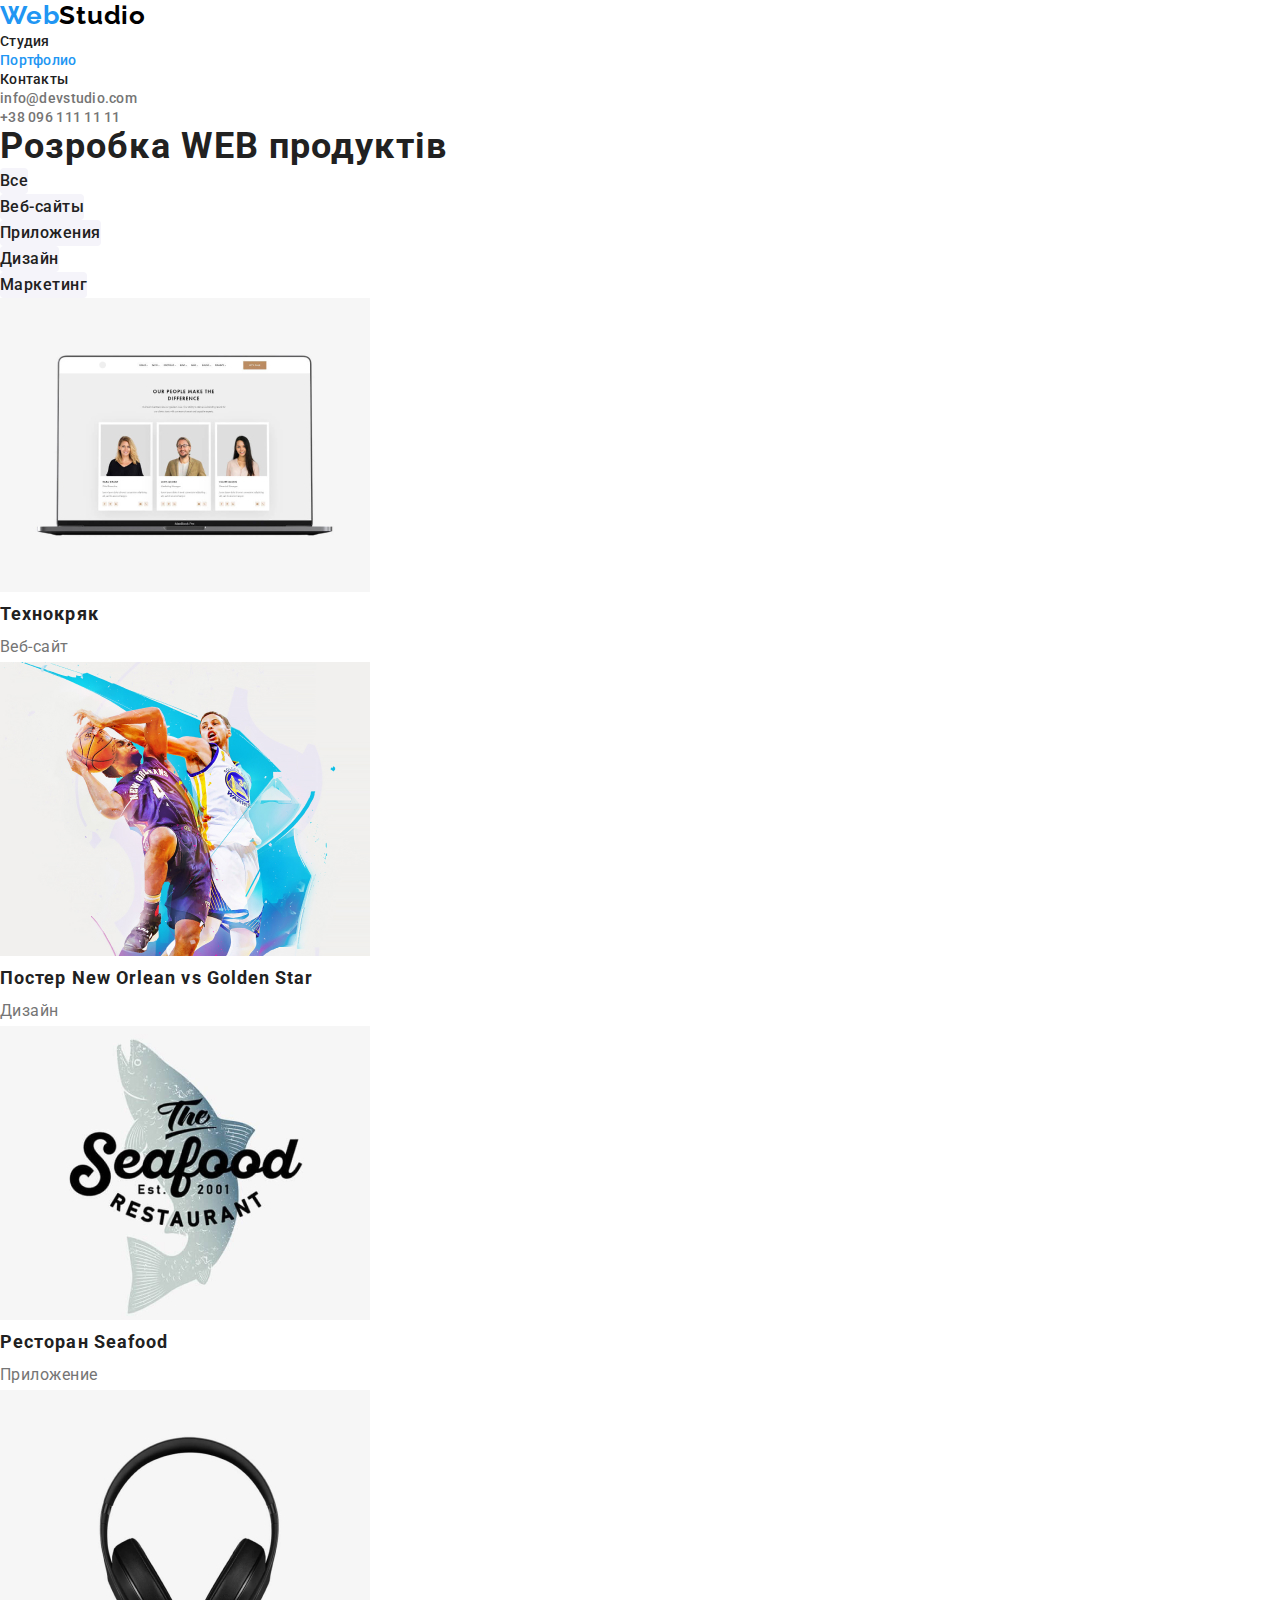
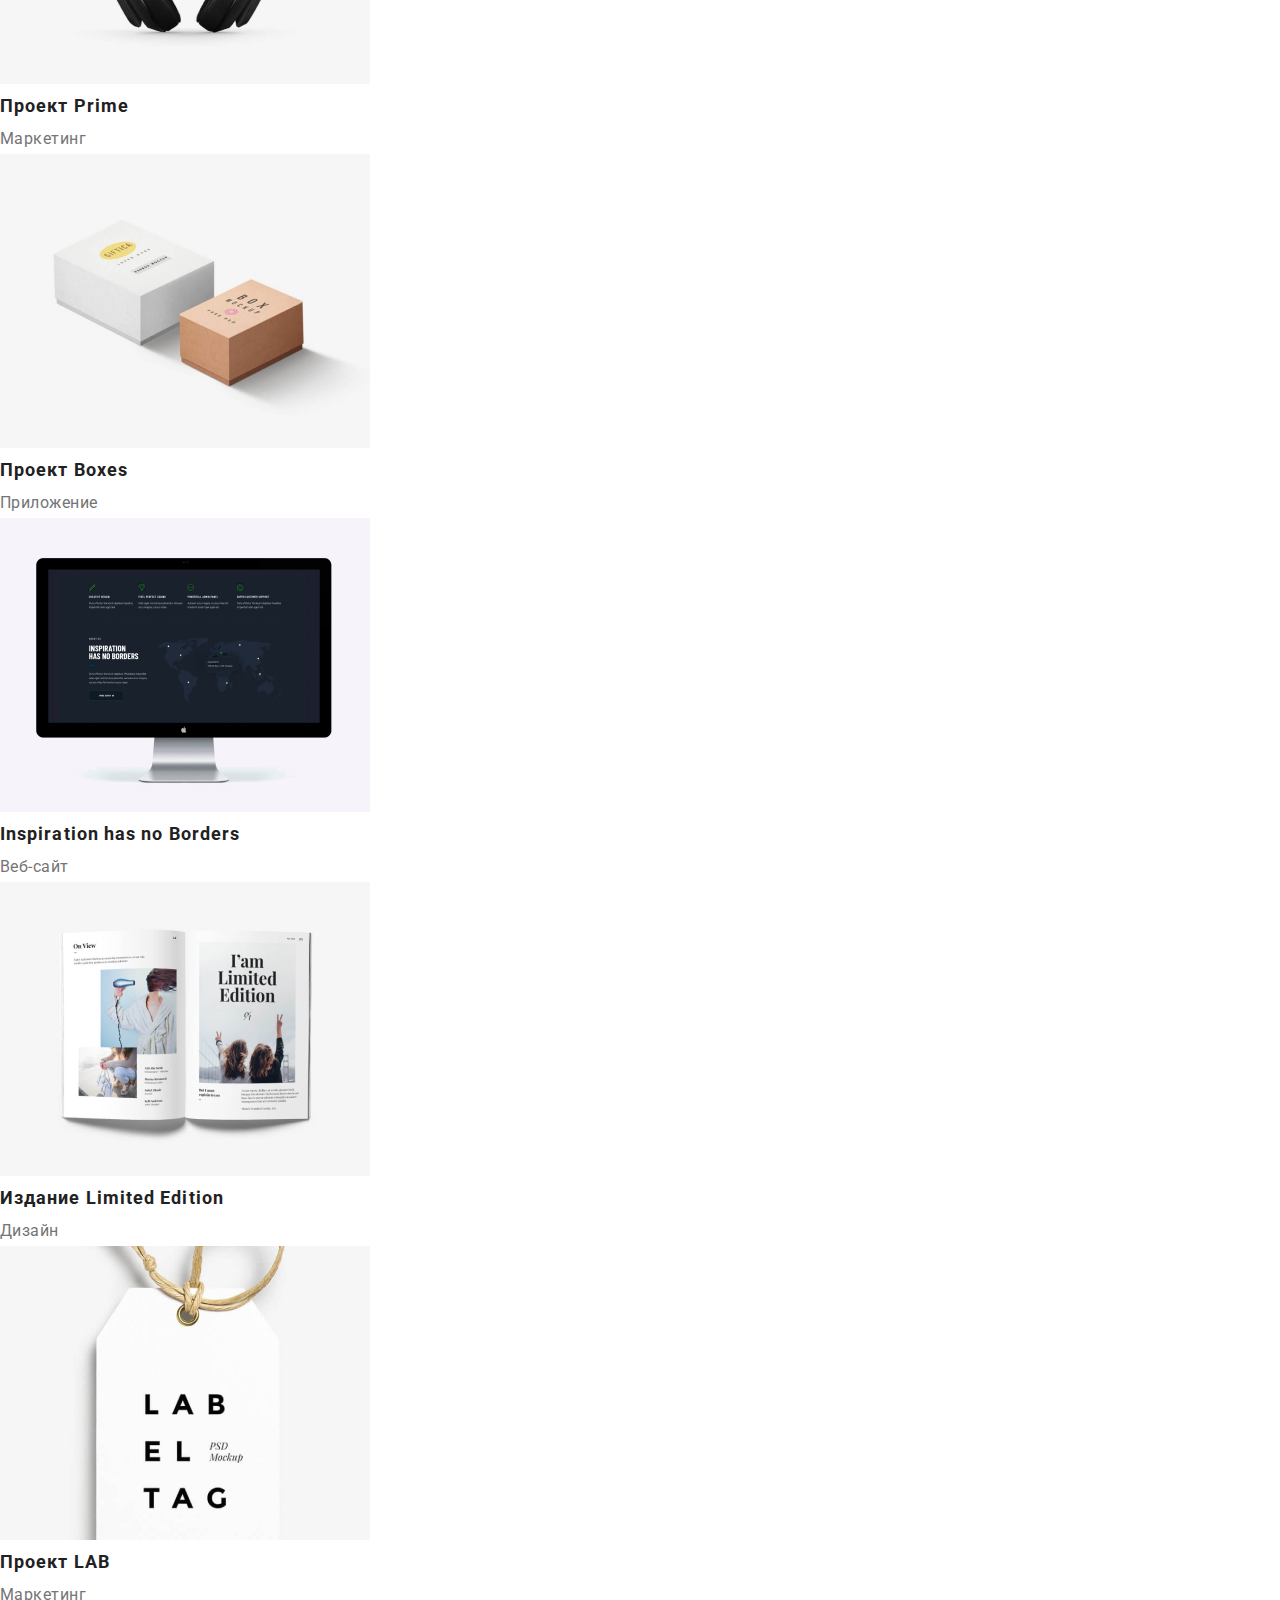
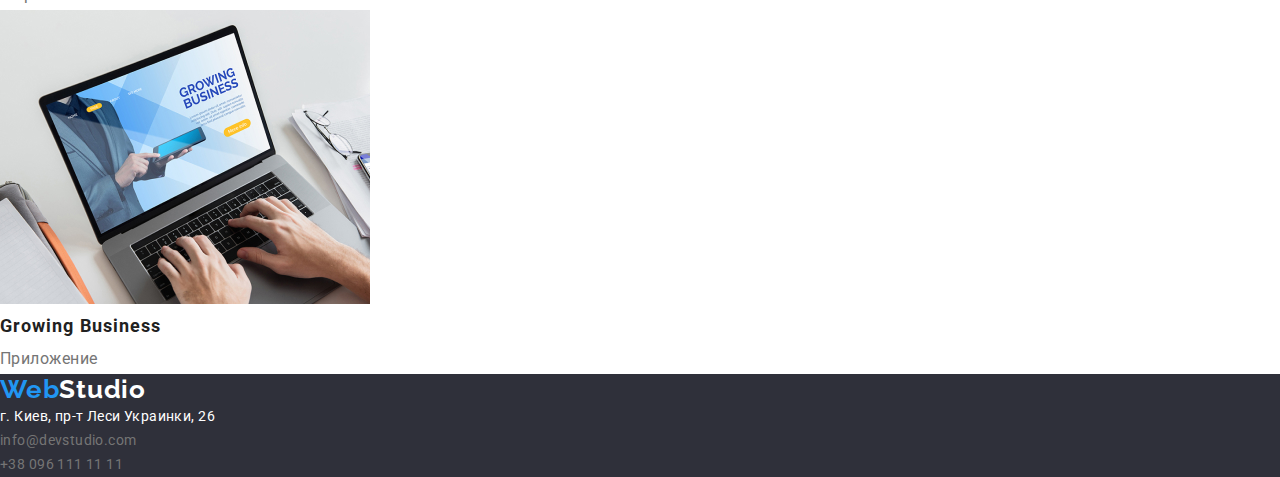
==== portfolio.html @ ceac28fb "start" ====
<!DOCTYPE html>
<html lang="ru">
  <head>
    <meta charset="UTF-8" />
    <meta http-equiv="X-UA-Compatible" content="IE=edge" />
    <meta name="viewport" content="width=device-width, initial-scale=1.0" />
    <title>Портфолио</title>
    <link rel="preconnect" href="https://fonts.gstatic.com" />
    <link
      href="https://fonts.googleapis.com/css2?family=Raleway:wght@700&family=Roboto:wght@400;500;700;900&display=swap"
      rel="stylesheet"
    />
    <link rel="stylesheet" href="./css/styles.css" />
  </head>
  <body class="page">
    <header class="page-header">
      <!-- header nav -->
      <nav>
        <a class="nav-logo" href="./index.html"> <span class="first-nav-logo">Web</span>Studio </a>
        <ul class="site-nav">
          <li>
            <a href="./index.html" class="link">Студия</a>
          </li>
          <li>
            <a href="./portfolio.html" class="link current">Портфолио</a>
          </li>
          <li>
            <a href="#" class="link">Контакты</a>
          </li>
        </ul>
      </nav>
      <!-- header contact-->
      <ul class="contact-nav">
        <li><a href="mailto:info@devstudio.com">info@devstudio.com</a></li>
        <li><a href="tel:+380961111111">+38 096 111 11 11</a></li>
      </ul>
    </header>
    <main>
      <section class="section">
        <div>
          <h2 class="section-title">Розробка WEB продуктів</h2>
          <ul>
            <li>
              <button class="price-button" type="button">Все</button>
            </li>
            <li>
              <button class="price-button" type="button">Веб-сайты</button>
            </li>
            <li>
              <button class="price-button" type="button">Приложения</button>
            </li>
            <li>
              <button class="price-button" type="button">Дизайн</button>
            </li>
            <li>
              <button class="price-button" type="button">Маркетинг</button>
            </li>
          </ul>
        </div>
        <ul class="work-list">
          <li>
            <img src="./images/portfolio/portf1.jpg" alt="Веб-сайт" width="370" />
            <h3 class="title">Технокряк</h3>
            <p>Веб-сайт</p>
          </li>
          <li>
            <img src="./images/portfolio/portf2.jpg" alt="Постер" width="370" />
            <h3 class="title">Постер New Orlean vs Golden Star</h3>
            <p>Дизайн</p>
          </li>
          <li>
            <img src="./images/portfolio/portf3.jpg" alt="Seafood" width="370" />
            <h3 class="title">Ресторан Seafood</h3>
            <p>Приложение</p>
          </li>
          <li>
            <img src="./images/portfolio/portf4.jpg" alt="Prime" width="370" />
            <h3 class="title">Проект Prime</h3>
            <p>Маркетинг</p>
          </li>
          <li>
            <img src="./images/portfolio/portf5.jpg" alt="Boxes" width="370" />
            <h3 class="title">Проект Boxes</h3>
            <p>Приложение</p>
          </li>
          <li>
            <img src="./images/portfolio/portf6.jpg" alt="Borders" width="370" />
            <h3 class="title">Inspiration has no Borders</h3>
            <p>Веб-сайт</p>
          </li>
          <li>
            <img src="./images/portfolio/portf7.jpg" alt="Limited Edition" width="370" />
            <h3 class="title">Издание Limited Edition</h3>
            <p>Дизайн</p>
          </li>
          <li>
            <img src="./images/portfolio/portf8.jpg" alt="LAB" width="370" />
            <h3 class="title">Проект LAB</h3>
            <p>Маркетинг</p>
          </li>
          <li>
            <img src="./images/portfolio/portf9.jpg" alt="Business" width="370" />
            <h3 class="title">Growing Business</h3>
            <p>Приложение</p>
          </li>
        </ul>
      </section>
    </main>
    <footer class="footer">
      <a class="footer-logo" href="./index.html">
        <span class="first-footer-logo">Web</span>Studio
      </a>
      <address class="adress-footer">
        <p>г. Киев, пр-т Леси Украинки, 26</p>
        <ul>
          <li>
            <a href="mailto:info@devstudio.com">info@devstudio.com</a>
          </li>
          <li>
            <a href="tel:+380961111111">+38 096 111 11 11</a>
          </li>
        </ul>
      </address>
    </footer>
  </body>
</html>
---- css/styles.css ----
:root {
  --primary-tex-color: #757575;
  --title-text-color: #212121;
  --accent-color: #2196f3;
  --button-text-color: #ffffff;
  --text-color-footer: rgba(238, 57, 57, 0.6);
  --dark-blac: #000000;
  --background-another: #2f303a;
  --button-color: #f5f4fa;
}
/* * universal general selector */
* {
  box-sizing: border-box;
  margin: 0;
  padding: 0;
}
body {
  background-color: var(--button-text-color);
  color: var(--primary-tex-color);
  font-family: Roboto;
  font-style: normal;
}
ul {
  list-style: none;
}
a {
  text-decoration: none;
}
/* HEADER */
/* logo */
.nav-logo {
  font-family: Raleway;
  font-style: normal;
  font-weight: bold;
  font-size: 26px;
  line-height: 1.192;
  color: var(--dark-blac);
  letter-spacing: 0.03em;
}
.first-nav-logo {
  color: var(--accent-color);
}
/* nav */
/* nav title */
.site-nav a,
.contact-nav a {
  font-weight: 500;
  font-size: 14px;
  line-height: 1.142;
  letter-spacing: 0.02em;
}
.site-nav a {
  color: var(--title-text-color);
}
.site-nav a:hover,
.site-nav a:focus {
  color: var(--accent-color);
}
.site-nav .link.current {
  color: var(--accent-color);
}
.contact-nav a {
  color: var(--primary-tex-color);
}
.contact-nav a:hover,
.contact-nav a:focus {
  color: var(--accent-color);
}
/* hero */
.hero {
  background-color: var(--background-another);
}
.hero-title {
  color: var(--button-text-color);
  font-weight: 900;
  font-size: 44px;
  line-height: 1.363;
  letter-spacing: 0.06em;
  text-transform: uppercase;
}
.hero-button {
  background-color: var(--accent-color);
  color: var(--button-text-color);
  font-family: Roboto;
  font-style: normal;
  font-weight: bold;
  font-size: 16px;
  line-height: 1.875;
  border-radius: 4px;
  letter-spacing: 0.06em;
  border-width: 0px;
  /* ??????? */
  cursor: pointer;
}
/*MAIN */
.section-title {
  color: var(--title-text-color);
  font-weight: bold;
  font-size: 36px;
  line-height: 1.166;
  letter-spacing: 0.03em;
}
/* main  Наши ценности */
.feature-list .title {
  color: var(--title-text-color);
  text-transform: uppercase;
  font-weight: bold;
  font-size: 14px;
  line-height: 1.142;
  letter-spacing: 0.03em;
}
.feature-list .description {
  font-weight: normal;
  font-size: 14px;
  line-height: 1.714;
  letter-spacing: 0.03em;
}
/* Наша команда */
.team-list .title {
  color: var(--title-text-color);
  font-weight: 500;
  font-size: 16px;
  line-height: 1.187;
  letter-spacing: 0.03em;
}
.team-list .position {
  font-weight: normal;
  font-size: 16px;
  line-height: 1.187;
  letter-spacing: 0.03em;
}
/* FOOTER */
/* adress */
.adress-footer a {
  color: var(--primary-tex-color);
  font-style: normal;
  font-size: 14px;
  line-height: 1.714;
  letter-spacing: 0.03em;
}
/* ???????? */
.adress-footer a:hover,
.adress-footer a:focus {
  color: var(--accent-color);
}
.adress-footer p {
  color: var(--button-text-color);
  font-style: normal;
  font-size: 14px;
  line-height: 1.714;
  letter-spacing: 0.03em;
}
.footer {
  background-color: var(--background-another);
}
/* footer logo */
.footer-logo {
  width: 145px;
  height: 31px;
  left: 215px;
  top: 2157px;
  font-family: Raleway;
  font-style: normal;
  font-weight: bold;
  font-size: 26px;
  line-height: 1.192;
  letter-spacing: 0.03em;
  color: var(--button-text-color);
}
.first-footer-logo {
  color: var(--accent-color);
}

/* PORTFOLIO */
/* MAIN */
/* section */
.price-button {
  font-family: Roboto;
  font-weight: 500;
  font-size: 16px;
  line-height: 1.625;
  letter-spacing: 0.03em;
  color: var(--title-text-color);
  background-color: var(--button-color);
  border-radius: 4px;
  border-width: 0px;
}
.price-button:hover,
.price-button:focus {
  background-color: var(--accent-color);
  color: var(--button-text-color);
  cursor: pointer;
}
.work-list .title {
  font-weight: bold;
  font-size: 18px;
  line-height: 2;
  letter-spacing: 0.06em;
  color: var(--title-text-color);
}
.work-list p {
  font-size: 16px;
  line-height: 1.875;
  letter-spacing: 0.03em;
}
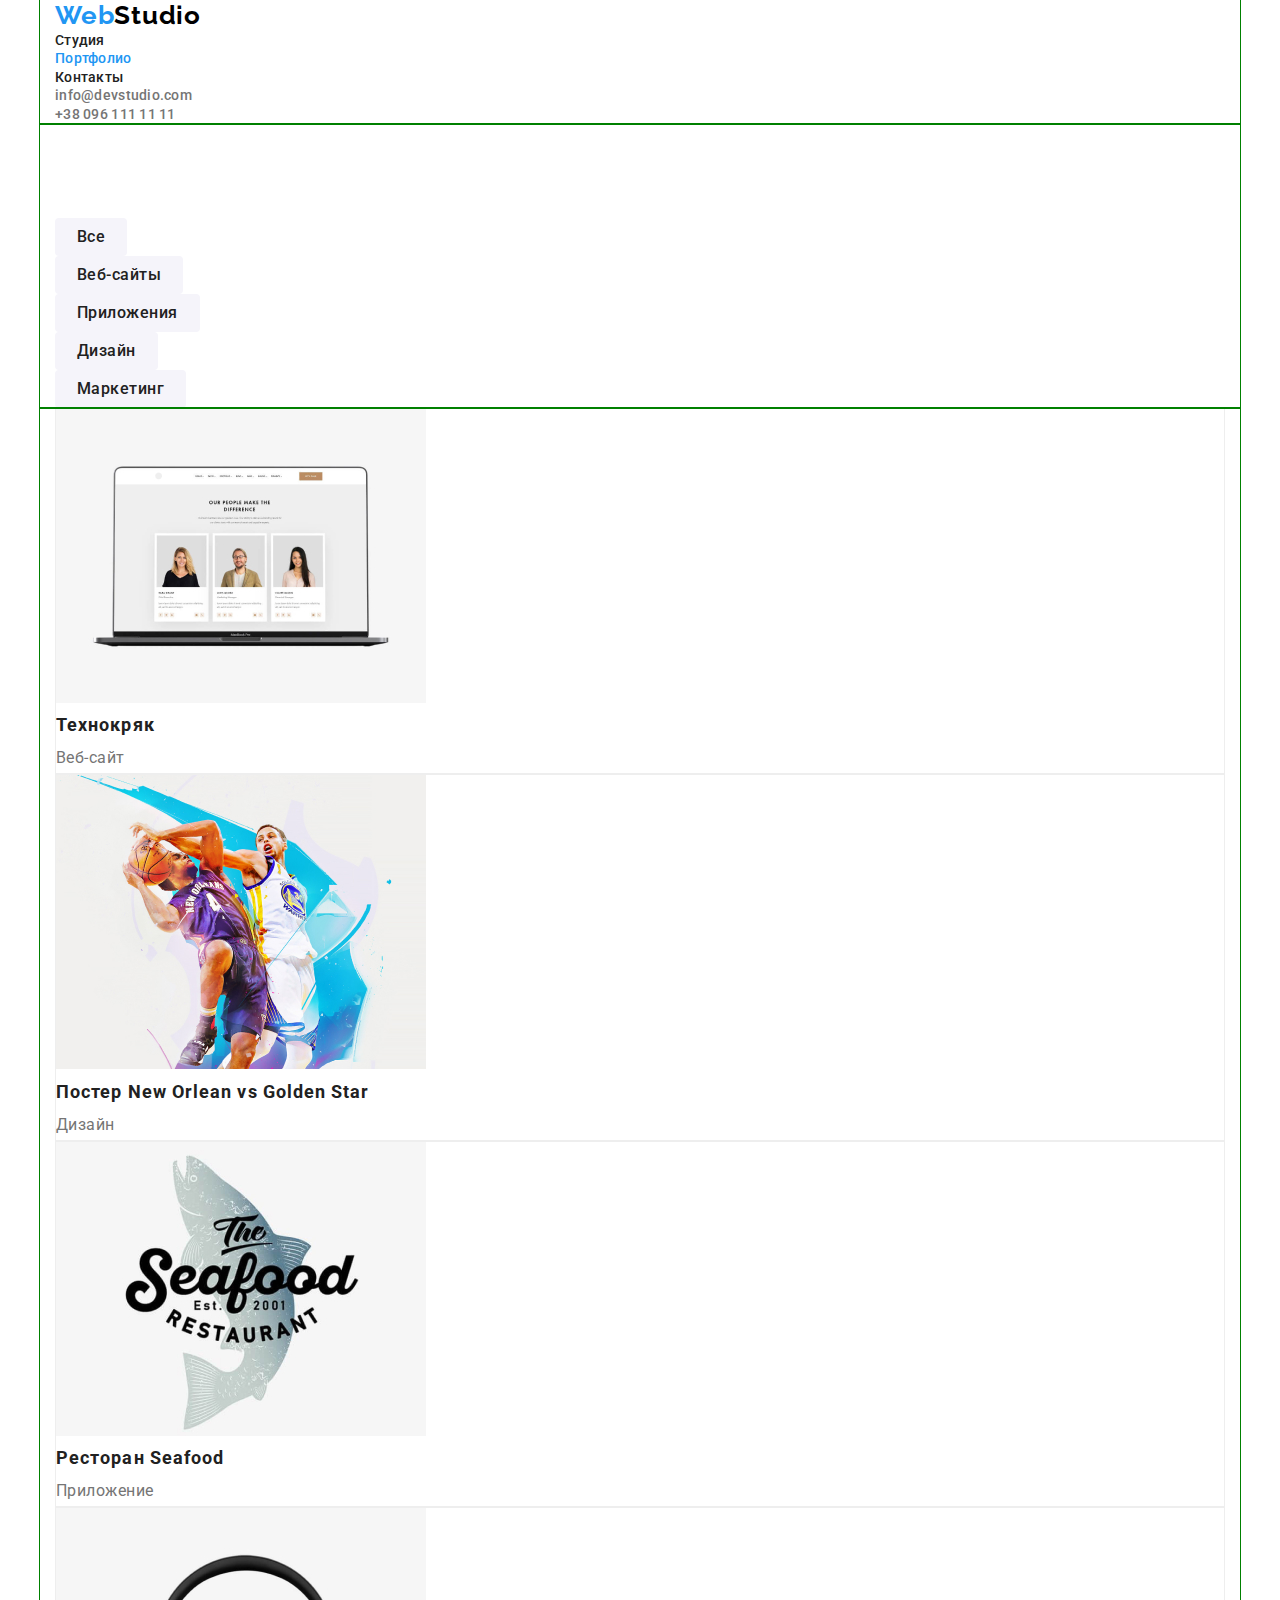
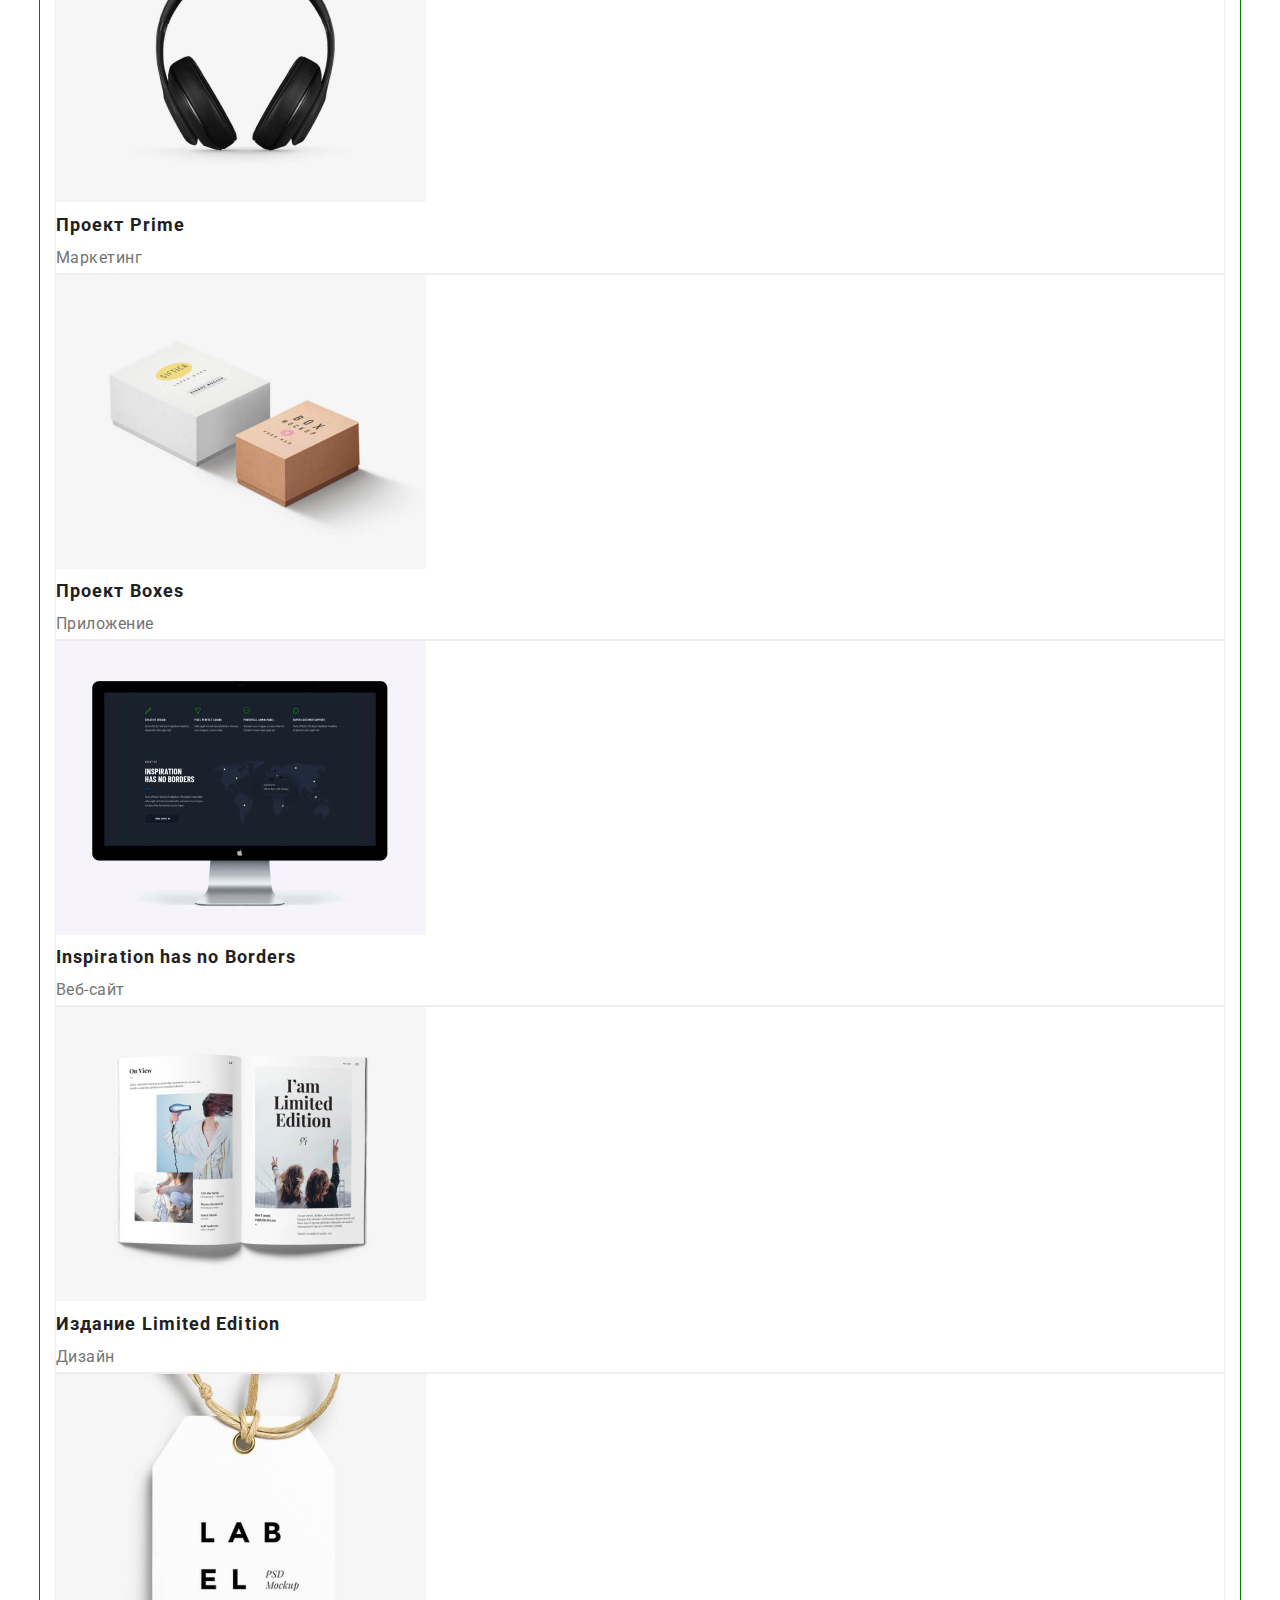
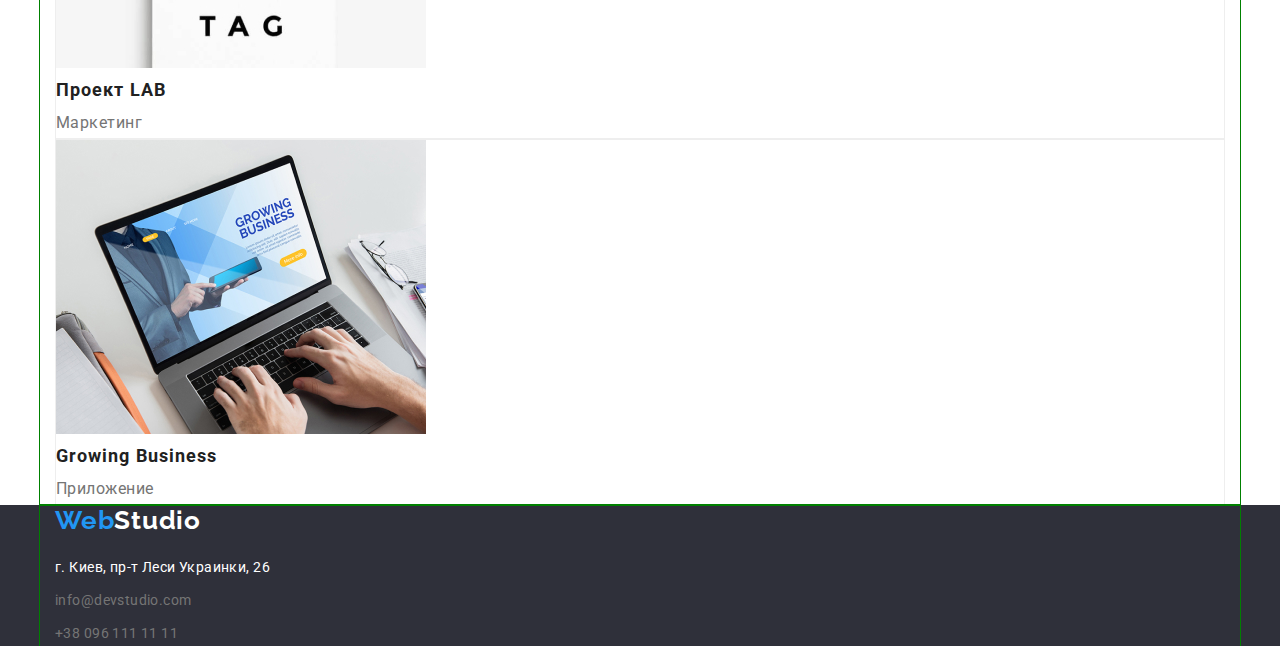
==== commit faf61d54: "block model" ====
--- a/portfolio.html
+++ b/portfolio.html
@@ -10,35 +10,43 @@
       href="https://fonts.googleapis.com/css2?family=Raleway:wght@700&family=Roboto:wght@400;500;700;900&display=swap"
       rel="stylesheet"
     />
+    <link
+      rel="stylesheet"
+      href="https://cdnjs.cloudflare.com/ajax/libs/modern-normalize/1.0.0/modern-normalize.min.css"
+    />
     <link rel="stylesheet" href="./css/styles.css" />
   </head>
   <body class="page">
     <header class="page-header">
-      <!-- header nav -->
-      <nav>
-        <a class="nav-logo" href="./index.html"> <span class="first-nav-logo">Web</span>Studio </a>
-        <ul class="site-nav">
-          <li>
-            <a href="./index.html" class="link">Студия</a>
-          </li>
-          <li>
-            <a href="./portfolio.html" class="link current">Портфолио</a>
-          </li>
-          <li>
-            <a href="#" class="link">Контакты</a>
-          </li>
+      <div class="container">
+        <!-- header nav -->
+        <nav>
+          <a class="nav-logo" href="./index.html">
+            <span class="first-nav-logo">Web</span>Studio
+          </a>
+          <ul class="site-nav">
+            <li>
+              <a href="./index.html" class="link">Студия</a>
+            </li>
+            <li>
+              <a href="./portfolio.html" class="link current">Портфолио</a>
+            </li>
+            <li>
+              <a href="#" class="link">Контакты</a>
+            </li>
+          </ul>
+        </nav>
+        <!-- header contact-->
+        <ul class="contact-nav">
+          <li><a href="mailto:info@devstudio.com">info@devstudio.com</a></li>
+          <li><a href="tel:+380961111111">+38 096 111 11 11</a></li>
         </ul>
-      </nav>
-      <!-- header contact-->
-      <ul class="contact-nav">
-        <li><a href="mailto:info@devstudio.com">info@devstudio.com</a></li>
-        <li><a href="tel:+380961111111">+38 096 111 11 11</a></li>
-      </ul>
+      </div>
     </header>
     <main>
       <section class="section">
-        <div>
-          <h2 class="section-title">Розробка WEB продуктів</h2>
+        <div class="container">
+          <h2 class="section-title hide-font">Розробка WEB продуктів</h2>
           <ul>
             <li>
               <button class="price-button" type="button">Все</button>
@@ -57,70 +65,74 @@
             </li>
           </ul>
         </div>
-        <ul class="work-list">
-          <li>
-            <img src="./images/portfolio/portf1.jpg" alt="Веб-сайт" width="370" />
-            <h3 class="title">Технокряк</h3>
-            <p>Веб-сайт</p>
-          </li>
-          <li>
-            <img src="./images/portfolio/portf2.jpg" alt="Постер" width="370" />
-            <h3 class="title">Постер New Orlean vs Golden Star</h3>
-            <p>Дизайн</p>
-          </li>
-          <li>
-            <img src="./images/portfolio/portf3.jpg" alt="Seafood" width="370" />
-            <h3 class="title">Ресторан Seafood</h3>
-            <p>Приложение</p>
-          </li>
-          <li>
-            <img src="./images/portfolio/portf4.jpg" alt="Prime" width="370" />
-            <h3 class="title">Проект Prime</h3>
-            <p>Маркетинг</p>
-          </li>
-          <li>
-            <img src="./images/portfolio/portf5.jpg" alt="Boxes" width="370" />
-            <h3 class="title">Проект Boxes</h3>
-            <p>Приложение</p>
-          </li>
-          <li>
-            <img src="./images/portfolio/portf6.jpg" alt="Borders" width="370" />
-            <h3 class="title">Inspiration has no Borders</h3>
-            <p>Веб-сайт</p>
-          </li>
-          <li>
-            <img src="./images/portfolio/portf7.jpg" alt="Limited Edition" width="370" />
-            <h3 class="title">Издание Limited Edition</h3>
-            <p>Дизайн</p>
-          </li>
-          <li>
-            <img src="./images/portfolio/portf8.jpg" alt="LAB" width="370" />
-            <h3 class="title">Проект LAB</h3>
-            <p>Маркетинг</p>
-          </li>
-          <li>
-            <img src="./images/portfolio/portf9.jpg" alt="Business" width="370" />
-            <h3 class="title">Growing Business</h3>
-            <p>Приложение</p>
-          </li>
-        </ul>
+        <div class="container">
+          <ul class="work-list">
+            <li class="item">
+              <img src="./images/portfolio/portf1.jpg" alt="Веб-сайт" width="370" />
+              <h3 class="title">Технокряк</h3>
+              <p>Веб-сайт</p>
+            </li>
+            <li class="item">
+              <img src="./images/portfolio/portf2.jpg" alt="Постер" width="370" />
+              <h3 class="title">Постер New Orlean vs Golden Star</h3>
+              <p>Дизайн</p>
+            </li>
+            <li class="item">
+              <img src="./images/portfolio/portf3.jpg" alt="Seafood" width="370" />
+              <h3 class="title">Ресторан Seafood</h3>
+              <p>Приложение</p>
+            </li>
+            <li class="item">
+              <img src="./images/portfolio/portf4.jpg" alt="Prime" width="370" />
+              <h3 class="title">Проект Prime</h3>
+              <p>Маркетинг</p>
+            </li>
+            <li class="item">
+              <img src="./images/portfolio/portf5.jpg" alt="Boxes" width="370" />
+              <h3 class="title">Проект Boxes</h3>
+              <p>Приложение</p>
+            </li>
+            <li class="item">
+              <img src="./images/portfolio/portf6.jpg" alt="Borders" width="370" />
+              <h3 class="title">Inspiration has no Borders</h3>
+              <p>Веб-сайт</p>
+            </li>
+            <li class="item">
+              <img src="./images/portfolio/portf7.jpg" alt="Limited Edition" width="370" />
+              <h3 class="title">Издание Limited Edition</h3>
+              <p>Дизайн</p>
+            </li>
+            <li class="item">
+              <img src="./images/portfolio/portf8.jpg" alt="LAB" width="370" />
+              <h3 class="title">Проект LAB</h3>
+              <p>Маркетинг</p>
+            </li>
+            <li class="item">
+              <img src="./images/portfolio/portf9.jpg" alt="Business" width="370" />
+              <h3 class="title">Growing Business</h3>
+              <p>Приложение</p>
+            </li>
+          </ul>
+        </div>
       </section>
     </main>
     <footer class="footer">
-      <a class="footer-logo" href="./index.html">
-        <span class="first-footer-logo">Web</span>Studio
-      </a>
-      <address class="adress-footer">
-        <p>г. Киев, пр-т Леси Украинки, 26</p>
-        <ul>
-          <li>
-            <a href="mailto:info@devstudio.com">info@devstudio.com</a>
-          </li>
-          <li>
-            <a href="tel:+380961111111">+38 096 111 11 11</a>
-          </li>
-        </ul>
-      </address>
+      <div class="container">
+        <a class="footer-logo" href="./index.html">
+          <span class="first-footer-logo">Web</span>Studio
+        </a>
+        <address class="adress-footer">
+          <p>г. Киев, пр-т Леси Украинки, 26</p>
+          <ul>
+            <li>
+              <a href="mailto:info@devstudio.com">info@devstudio.com</a>
+            </li>
+            <li>
+              <a href="tel:+380961111111">+38 096 111 11 11</a>
+            </li>
+          </ul>
+        </address>
+      </div>
     </footer>
   </body>
 </html>
--- a/css/styles.css
+++ b/css/styles.css
@@ -7,12 +7,24 @@
   --dark-blac: #000000;
   --background-another: #2f303a;
   --button-color: #f5f4fa;
+  --header-border: #ececec;
 }
 /* * universal general selector */
-* {
+html {
   box-sizing: border-box;
+}
+/* *,
+*::before,
+*::after {
+  box-sizing: inherit;
   margin: 0;
   padding: 0;
+} */
+.container {
+  width: 1200px;
+  margin: 0 auto;
+  padding: 0px 15px;
+  outline: 1px solid green;
 }
 body {
   background-color: var(--button-text-color);
@@ -22,9 +34,32 @@
 }
 ul {
   list-style: none;
+
+  padding: 0;
+}
+h1,
+h2,
+h3,
+p,
+ul {
+  margin: 0;
 }
 a {
   text-decoration: none;
+}
+.section-title {
+  color: var(--title-text-color);
+  font-weight: bold;
+  font-size: 36px;
+  line-height: 1.166;
+  letter-spacing: 0.03em;
+  margin-bottom: 50px;
+  text-align: center;
+}
+/* Ховаємо непортібні заголовки */
+.hide-font {
+  font-size: 0px;
+  margin-bottom: 94px;
 }
 /* HEADER */
 /* logo */
@@ -39,6 +74,10 @@
 }
 .first-nav-logo {
   color: var(--accent-color);
+}
+/* header border */
+.page-header .container {
+  border-bottom: 1px solid var(--header-border);
 }
 /* nav */
 /* nav title */
@@ -69,6 +108,7 @@
 /* hero */
 .hero {
   background-color: var(--background-another);
+  text-align: center;
 }
 .hero-title {
   color: var(--button-text-color);
@@ -77,6 +117,7 @@
   line-height: 1.363;
   letter-spacing: 0.06em;
   text-transform: uppercase;
+  margin-bottom: 30px;
 }
 .hero-button {
   background-color: var(--accent-color);
@@ -89,17 +130,12 @@
   border-radius: 4px;
   letter-spacing: 0.06em;
   border-width: 0px;
+  padding: 10px 32px;
   /* ??????? */
   cursor: pointer;
 }
 /*MAIN */
-.section-title {
-  color: var(--title-text-color);
-  font-weight: bold;
-  font-size: 36px;
-  line-height: 1.166;
-  letter-spacing: 0.03em;
-}
+
 /* main  Наши ценности */
 .feature-list .title {
   color: var(--title-text-color);
@@ -108,6 +144,7 @@
   font-size: 14px;
   line-height: 1.142;
   letter-spacing: 0.03em;
+  margin-bottom: 10px;
 }
 .feature-list .description {
   font-weight: normal;
@@ -122,12 +159,14 @@
   font-size: 16px;
   line-height: 1.187;
   letter-spacing: 0.03em;
+  margin-top: 30px;
 }
 .team-list .position {
   font-weight: normal;
   font-size: 16px;
   line-height: 1.187;
   letter-spacing: 0.03em;
+  margin-top: 10px;
 }
 /* FOOTER */
 /* adress */
@@ -137,6 +176,8 @@
   font-size: 14px;
   line-height: 1.714;
   letter-spacing: 0.03em;
+  display: inline-block;
+  margin-top: 9px;
 }
 /* ???????? */
 .adress-footer a:hover,
@@ -149,6 +190,7 @@
   font-size: 14px;
   line-height: 1.714;
   letter-spacing: 0.03em;
+  margin-top: 20px;
 }
 .footer {
   background-color: var(--background-another);
@@ -184,6 +226,7 @@
   background-color: var(--button-color);
   border-radius: 4px;
   border-width: 0px;
+  padding: 6px 22px;
 }
 .price-button:hover,
 .price-button:focus {
@@ -191,6 +234,10 @@
   color: var(--button-text-color);
   cursor: pointer;
 }
+.work-list .item {
+  display: block;
+  border: 1px solid #eeeeee;
+}
 .work-list .title {
   font-weight: bold;
   font-size: 18px;
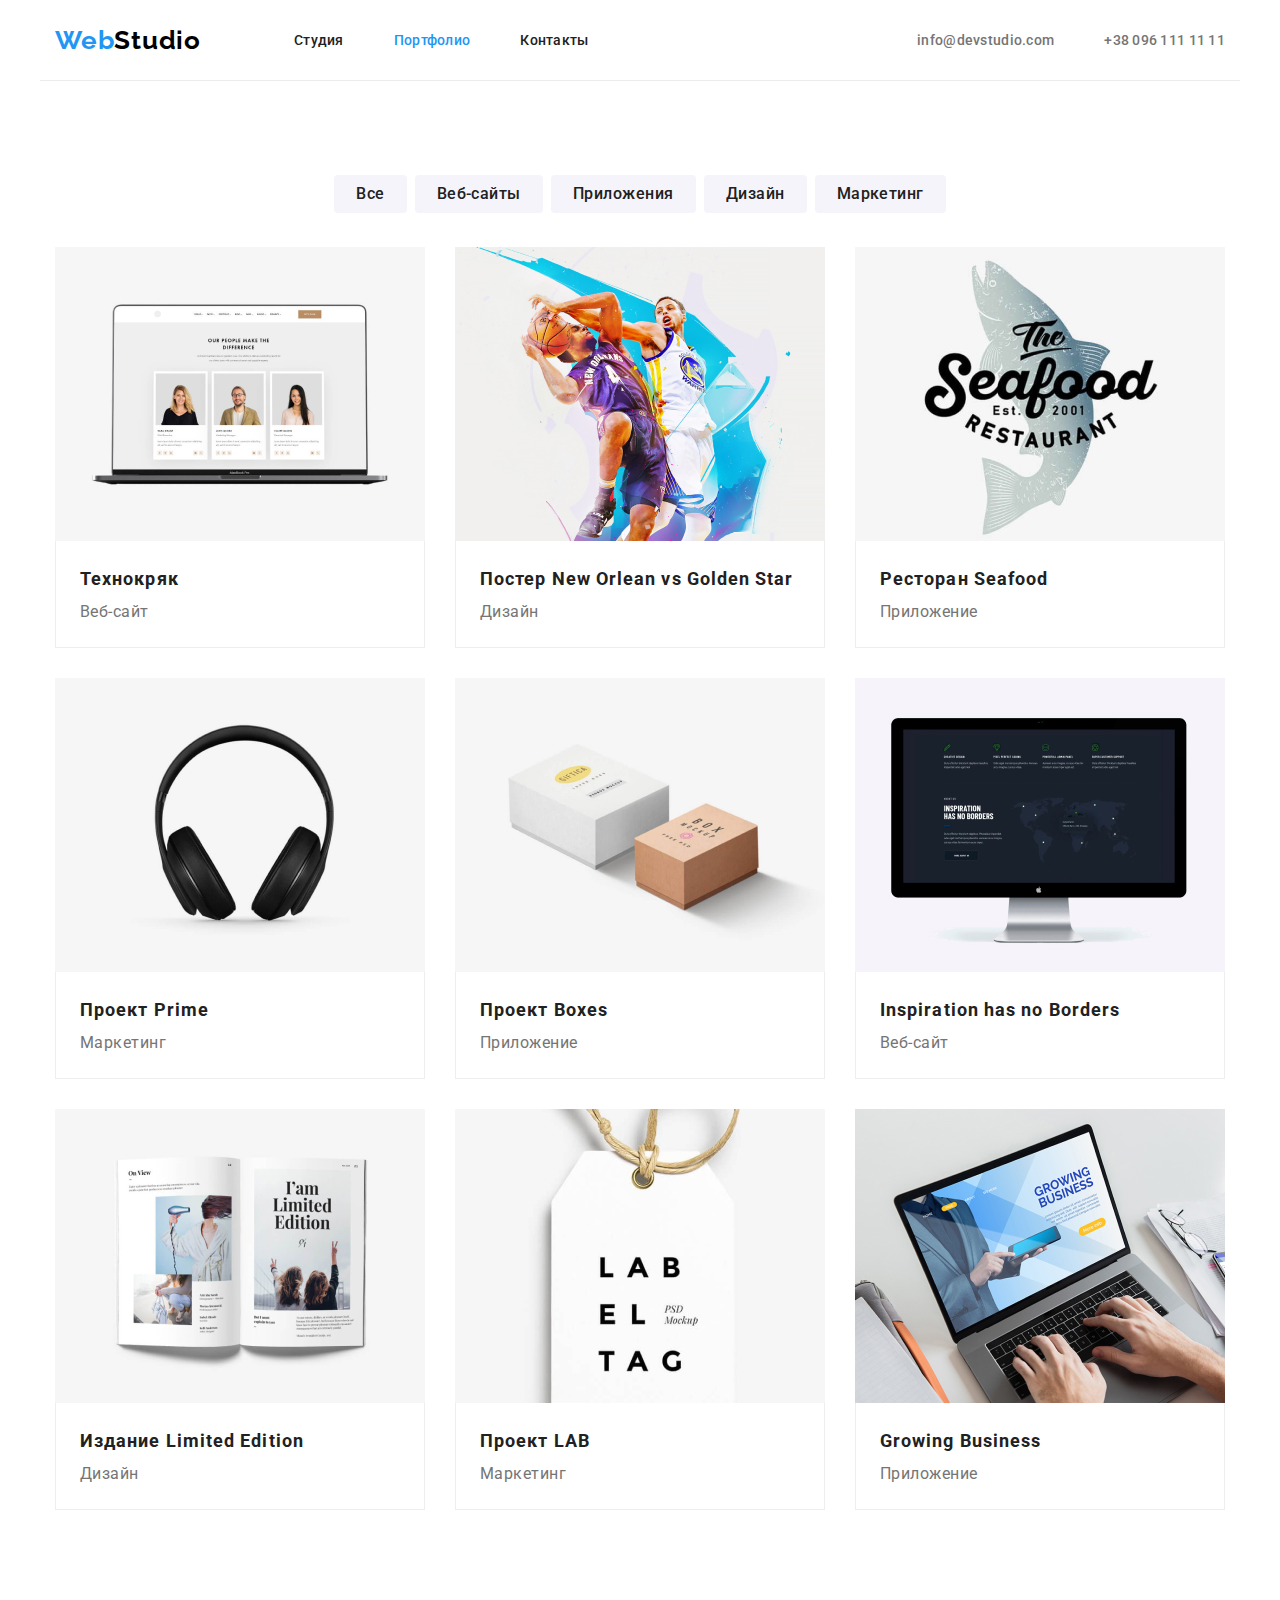
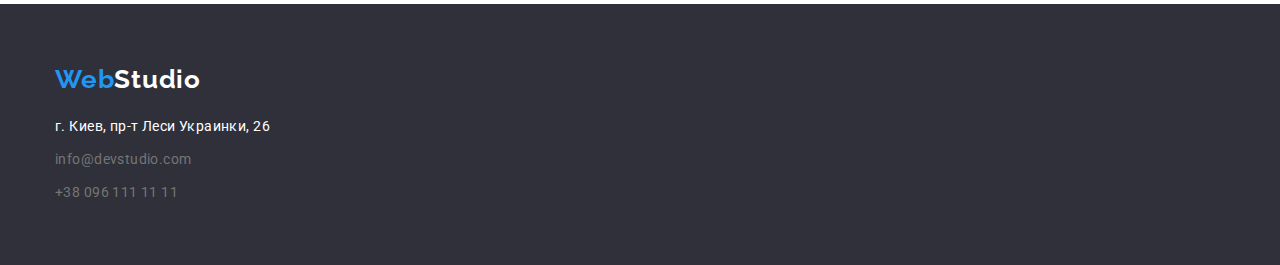
==== commit 5f2df6df: "end" ====
--- a/portfolio.html
+++ b/portfolio.html
@@ -18,99 +18,115 @@
   </head>
   <body class="page">
     <header class="page-header">
-      <div class="container">
+      <div class="container main-nav">
         <!-- header nav -->
-        <nav>
+        <nav class="nav">
           <a class="nav-logo" href="./index.html">
             <span class="first-nav-logo">Web</span>Studio
           </a>
           <ul class="site-nav">
-            <li>
+            <li class="item">
               <a href="./index.html" class="link">Студия</a>
             </li>
-            <li>
+            <li class="item">
               <a href="./portfolio.html" class="link current">Портфолио</a>
             </li>
-            <li>
+            <li class="item">
               <a href="#" class="link">Контакты</a>
             </li>
           </ul>
         </nav>
         <!-- header contact-->
         <ul class="contact-nav">
-          <li><a href="mailto:info@devstudio.com">info@devstudio.com</a></li>
-          <li><a href="tel:+380961111111">+38 096 111 11 11</a></li>
+          <li class="item"><a href="mailto:info@devstudio.com">info@devstudio.com</a></li>
+          <li class="item"><a href="tel:+380961111111">+38 096 111 11 11</a></li>
         </ul>
       </div>
     </header>
     <main>
       <section class="section">
         <div class="container">
-          <h2 class="section-title hide-font">Розробка WEB продуктів</h2>
-          <ul>
-            <li>
+          <h2 class="section-title hidden">Розробка WEB продуктів</h2>
+          <ul class="price-list">
+            <li class="item">
               <button class="price-button" type="button">Все</button>
             </li>
-            <li>
+            <li class="item">
               <button class="price-button" type="button">Веб-сайты</button>
             </li>
-            <li>
+            <li class="item">
               <button class="price-button" type="button">Приложения</button>
             </li>
-            <li>
+            <li class="item">
               <button class="price-button" type="button">Дизайн</button>
             </li>
-            <li>
+            <li class="item">
               <button class="price-button" type="button">Маркетинг</button>
             </li>
           </ul>
-        </div>
-        <div class="container">
           <ul class="work-list">
             <li class="item">
               <img src="./images/portfolio/portf1.jpg" alt="Веб-сайт" width="370" />
-              <h3 class="title">Технокряк</h3>
-              <p>Веб-сайт</p>
+              <div class="border-list">
+                <h3 class="title">Технокряк</h3>
+                <p>Веб-сайт</p>
+              </div>
             </li>
             <li class="item">
               <img src="./images/portfolio/portf2.jpg" alt="Постер" width="370" />
-              <h3 class="title">Постер New Orlean vs Golden Star</h3>
-              <p>Дизайн</p>
+              <div class="border-list">
+                <h3 class="title">Постер New Orlean vs Golden Star</h3>
+                <p>Дизайн</p>
+              </div>
             </li>
             <li class="item">
               <img src="./images/portfolio/portf3.jpg" alt="Seafood" width="370" />
-              <h3 class="title">Ресторан Seafood</h3>
-              <p>Приложение</p>
+              <div class="border-list">
+                <h3 class="title">Ресторан Seafood</h3>
+                <p>Приложение</p>
+              </div>
             </li>
             <li class="item">
               <img src="./images/portfolio/portf4.jpg" alt="Prime" width="370" />
-              <h3 class="title">Проект Prime</h3>
-              <p>Маркетинг</p>
+              <div class="border-list">
+                <h3 class="title">Проект Prime</h3>
+                <p>Маркетинг</p>
+              </div>
             </li>
             <li class="item">
               <img src="./images/portfolio/portf5.jpg" alt="Boxes" width="370" />
-              <h3 class="title">Проект Boxes</h3>
-              <p>Приложение</p>
+              <div class="border-list">
+                <h3 class="title">Проект Boxes</h3>
+                <p>Приложение</p>
+              </div>
             </li>
             <li class="item">
               <img src="./images/portfolio/portf6.jpg" alt="Borders" width="370" />
-              <h3 class="title">Inspiration has no Borders</h3>
-              <p>Веб-сайт</p>
+              <div class="border-list">
+                <h3 class="title">Inspiration has no Borders</h3>
+                <p>Веб-сайт</p>
+              </div>
             </li>
             <li class="item">
               <img src="./images/portfolio/portf7.jpg" alt="Limited Edition" width="370" />
-              <h3 class="title">Издание Limited Edition</h3>
-              <p>Дизайн</p>
+              <div class="border-list">
+                <h3 class="title">Издание Limited Edition</h3>
+                <p>Дизайн</p>
+              </div>
             </li>
             <li class="item">
               <img src="./images/portfolio/portf8.jpg" alt="LAB" width="370" />
-              <h3 class="title">Проект LAB</h3>
-              <p>Маркетинг</p>
+              <div class="border-list">
+                <h3 class="title">Проект LAB</h3>
+                <p>Маркетинг</p>
+              </div>
             </li>
             <li class="item">
               <img src="./images/portfolio/portf9.jpg" alt="Business" width="370" />
-              <h3 class="title">Growing Business</h3>
-              <p>Приложение</p>
+              <div class="border-list">
+                <h3 class="title">Growing Business</h3>
+                <p>Приложение</p>
+              </div>
             </li>
           </ul>
         </div>
--- a/css/styles.css
+++ b/css/styles.css
@@ -23,8 +23,8 @@
 .container {
   width: 1200px;
   margin: 0 auto;
-  padding: 0px 15px;
-  outline: 1px solid green;
+  padding: 94px 15px;
+  /* outline: 1px solid green; */
 }
 body {
   background-color: var(--button-text-color);
@@ -34,7 +34,6 @@
 }
 ul {
   list-style: none;
-
   padding: 0;
 }
 h1,
@@ -46,6 +45,12 @@
 }
 a {
   text-decoration: none;
+  display: block;
+}
+img {
+  display: block;
+  max-width: 100%;
+  height: auto;
 }
 .section-title {
   color: var(--title-text-color);
@@ -57,12 +62,16 @@
   text-align: center;
 }
 /* Ховаємо непортібні заголовки */
-.hide-font {
+.hidden {
   font-size: 0px;
-  margin-bottom: 94px;
+  margin: 0;
 }
 /* HEADER */
 /* logo */
+.page-header .container {
+  padding-top: 0;
+  padding-bottom: 0;
+}
 .nav-logo {
   font-family: Raleway;
   font-style: normal;
@@ -71,6 +80,7 @@
   line-height: 1.192;
   color: var(--dark-blac);
   letter-spacing: 0.03em;
+  margin-right: 93px;
 }
 .first-nav-logo {
   color: var(--accent-color);
@@ -80,13 +90,31 @@
   border-bottom: 1px solid var(--header-border);
 }
 /* nav */
+.main-nav,
+.nav {
+  display: flex;
+  align-items: center;
+}
+
 /* nav title */
+.site-nav,
+.contact-nav {
+  display: flex;
+}
+.contact-nav {
+  margin-left: auto;
+}
+.site-nav .item + .item,
+.contact-nav .item + .item {
+  margin-left: 50px;
+}
 .site-nav a,
 .contact-nav a {
   font-weight: 500;
   font-size: 14px;
   line-height: 1.142;
   letter-spacing: 0.02em;
+  padding: 32px 0px;
 }
 .site-nav a {
   color: var(--title-text-color);
@@ -137,12 +165,21 @@
 /*MAIN */
 
 /* main  Наши ценности */
+.feature-list,
+.promo-list {
+  display: flex;
+  justify-content: space-between;
+}
+.feature-list .item {
+  width: 270px;
+  margin-bottom: 94px;
+}
 .feature-list .title {
   color: var(--title-text-color);
   text-transform: uppercase;
   font-weight: bold;
   font-size: 14px;
-  line-height: 1.142;
+  line-height: 1.143;
   letter-spacing: 0.03em;
   margin-bottom: 10px;
 }
@@ -152,7 +189,21 @@
   line-height: 1.714;
   letter-spacing: 0.03em;
 }
+
 /* Наша команда */
+.another-background {
+  background-color: var(--button-color);
+}
+.team-list {
+  display: flex;
+  justify-content: space-between;
+}
+.team-list li {
+  background-color: var(--button-text-color);
+  box-shadow: 0px 1px 3px rgba(0, 0, 0, 0.12), 0px 1px 1px rgba(0, 0, 0, 0.14),
+    0px 2px 1px rgba(0, 0, 0, 0.2);
+  border-radius: 0px 0px 4px 4px;
+}
 .team-list .title {
   color: var(--title-text-color);
   font-weight: 500;
@@ -160,6 +211,7 @@
   line-height: 1.187;
   letter-spacing: 0.03em;
   margin-top: 30px;
+  text-align: center;
 }
 .team-list .position {
   font-weight: normal;
@@ -167,6 +219,8 @@
   line-height: 1.187;
   letter-spacing: 0.03em;
   margin-top: 10px;
+  padding-bottom: 30px;
+  text-align: center;
 }
 /* FOOTER */
 /* adress */
@@ -196,6 +250,10 @@
   background-color: var(--background-another);
 }
 /* footer logo */
+.footer .container {
+  padding-top: 60px;
+  padding-bottom: 60px;
+}
 .footer-logo {
   width: 145px;
   height: 31px;
@@ -216,6 +274,24 @@
 /* PORTFOLIO */
 /* MAIN */
 /* section */
+.price-list {
+  display: flex;
+  justify-content: center;
+}
+.price-list .item + .item {
+  margin-left: 8px;
+}
+.work-list {
+  display: flex;
+  flex-wrap: wrap;
+  margin-left: -30px;
+  margin-top: -30px;
+}
+.work-list .item {
+  margin-left: 30px;
+  margin-top: 30px;
+}
+
 .price-button {
   font-family: Roboto;
   font-weight: 500;
@@ -227,6 +303,7 @@
   border-radius: 4px;
   border-width: 0px;
   padding: 6px 22px;
+  margin-bottom: 34px;
 }
 .price-button:hover,
 .price-button:focus {
@@ -234,9 +311,12 @@
   color: var(--button-text-color);
   cursor: pointer;
 }
-.work-list .item {
+.border-list {
   display: block;
   border: 1px solid #eeeeee;
+  border-top: 0;
+  width: 370px;
+  padding: 20px 24px;
 }
 .work-list .title {
   font-weight: bold;
